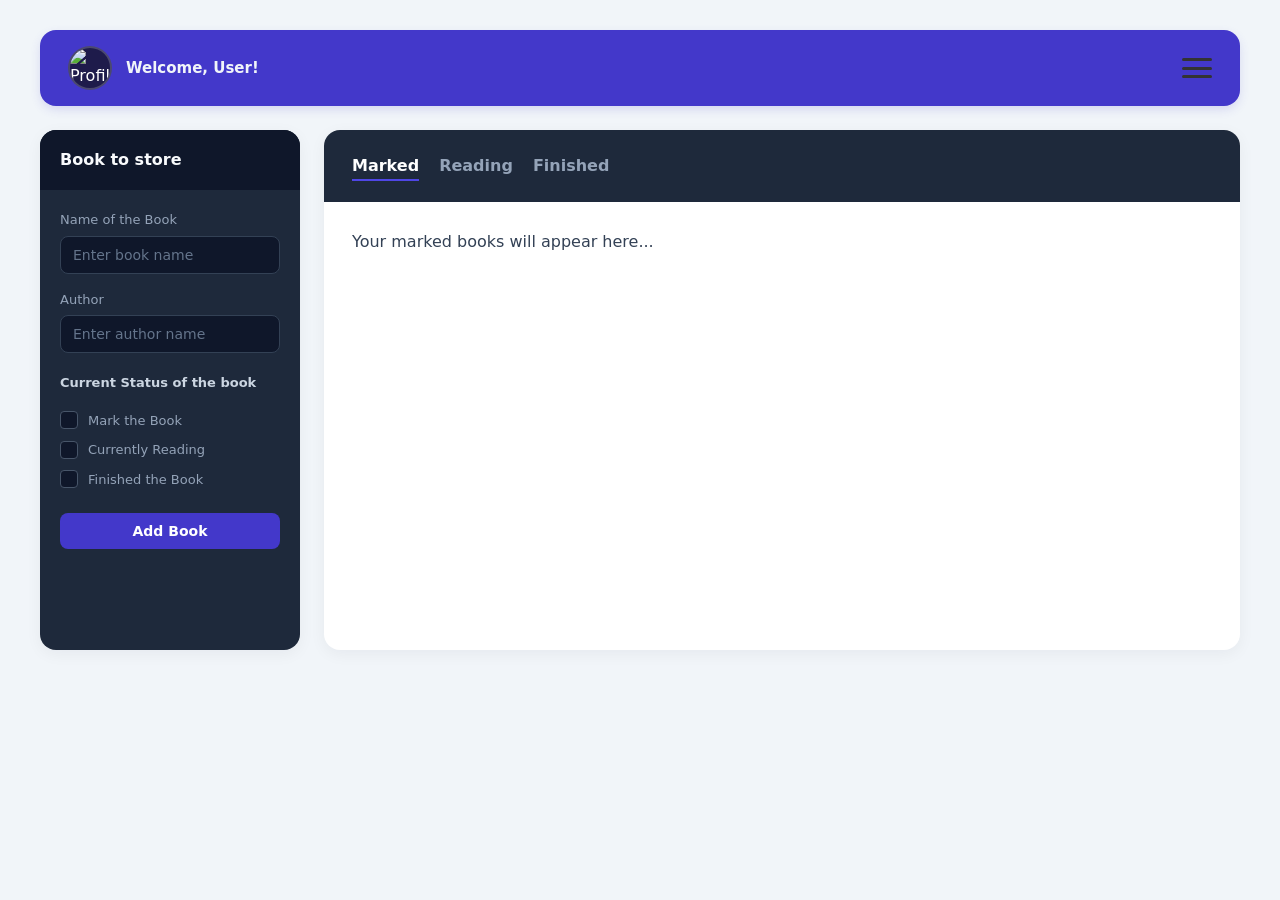
==== index.html @ ac9c54e4 "added alot of new stuff cleaned up the code" ====
<!DOCTYPE html>
<html lang="en">
<head>
    <meta charset="UTF-8">
    <meta name="viewport" content="width=device-width, initial-scale=1.0">
    <title>Website Layout</title>
    <link rel="stylesheet" href="index.css">
</head>
<body>
    <script src="script.js"></script>
    <div class="container">
        <header>
            <div class="header-left">
                <img src="image.jpg" alt="Profile Picture" class="profile-pic">
                <div class="welcome-text">Welcome, User!</div>
            </div>
            <button class="menu-btn" aria-label="Main Menu">
                <span></span>
                <span></span>
                <span></span>
            </button>
        </header>

        <div class="layout-wrapper">
            <aside class="sidebar">
                <div class="sidebar-brand">
                    <h2>Book to store</h2>
                </div>
                <form class="input_book">
                    <div class="form-group">
                        <label for="book_name">Name of the Book</label>
                        <input type="text" id="book_name" name="book_name" placeholder="Enter book name">
                    </div>

                    <div class="form-group">
                        <label for="author">Author</label>
                        <input type="text" id="author" name="author" placeholder="Enter author name">
                    </div>

                    <div class="checkbox-group">
                        <p class="status-title">Current Status of the book</p>
                        
                        <label class="checkbox-item" for="marked">
                            <input type="checkbox" id="marked" name="marked">
                            <span>Mark the Book</span>
                        </label>

                        <label class="checkbox-item" for="read">
                            <input type="checkbox" id="read" name="read">
                            <span>Currently Reading</span>
                        </label>

                        <label class="checkbox-item" for="finished">
                            <input type="checkbox" id="finished" name="finished">
                            <span>Finished the Book</span>
                        </label>
                    </div>

                    <button type="submit" class="submit-btn">Add Book</button>
                </form>
            </aside>

            <main class="main-layout">
                <div class="content-container">
                    <div class="content-title-box">
                        <nav>
                            <ul>
                                <li><a class="tab-link active" onclick="switchTab(event, 'marked-section')">Marked</a></li>
                                <li><a class="tab-link" onclick="switchTab(event, 'reading-section')">Reading</a></li>
                                <li><a class="tab-link" onclick="switchTab(event, 'finished-section')">Finished</a></li>
                            </ul>
                        </nav>
                    </div>
                    <div class="content-display-area">
                        <!-- Marked Section (Shown by default) -->
                        <div id="marked-section" class="tab-content active-content">
                            <p>Your marked books will appear here...</p>
                        </div>

                        <!-- Reading Section (Hidden by default) -->
                        <div id="reading-section" class="tab-content">
                            <p>Books you are currently reading will appear here...</p>
                        </div>

                        <!-- Finished Section (Hidden by default) -->
                        <div id="finished-section" class="tab-content">
                            <p>Your finished books will appear here...</p>
                        </div>
                    </div>
                </div>
            </main>
        </div>
    </div>

</body>
</html>
---- index.css ----
* {
    margin: 0;
    padding: 0;
    box-sizing: border-box;
    font-family: 'Inter', system-ui, -apple-system, BlinkMacSystemFont, 'Segoe UI', Roboto, sans-serif;
}

body {
    background-color: #f1f5f9;
    padding: 30px 20px;
    color: #334155;
    line-height: 1.5;
}

.container {
    max-width: 1200px;
    margin: 0 auto;
}

header {
    background-color: #4338ca;
    color: #ffffff;
    display: flex;
    align-items: center;
    justify-content: space-between;
    padding: 16px 28px;
    margin-bottom: 24px;
    border-radius: 16px;
    box-shadow: 0 4px 12px -2px rgba(67, 56, 202, 0.2);
}

.header-left {
    display: flex;
    align-items: center;
    gap: 14px;
}

.profile-pic {
    width: 44px;
    height: 44px;
    background-color: #1e1b4b;
    border-radius: 50%;
    border: 2px solid rgba(255, 255, 255, 0.2);
    object-fit: cover;
}

.welcome-text {
    font-size: 15px;
    font-weight: 600;
    color: #f1f5f9;
}

.nav-links {
    display: flex;
    align-items: center;
    gap: 8px;
}

.nav-links a {
    color: #e0e7ff;
    text-decoration: none;
    font-weight: 500;
    font-size: 14px;
    padding: 8px 14px;
    border-radius: 8px;
    transition: background-color 0.2s ease, color 0.2s ease;
}

.nav-links a:hover {
    background-color: rgba(255, 255, 255, 0.15);
    color: #ffffff;
}

.logo-text {
    font-weight: 600;
    font-size: 14px;
    color: #c7d2fe;
}

.layout-wrapper {
    display: flex;
    gap: 24px;
}

aside.sidebar {
    width: 260px;
    background-color: #1e293b;
    min-height: 520px;
    border-radius: 16px;
    overflow: hidden;
    box-shadow: 0 4px 16px rgba(15, 23, 42, 0.05);
}

.sidebar-brand {
    background-color: #0f172a;
    color: #f8fafc;
    padding: 18px 20px;
}

.sidebar-brand h2 {
    font-size: 16px;
    font-weight: 600;
    margin: 0;
}

/* Sidebar Form Styling */
.input_book {
    padding: 20px;
    display: flex;
    flex-direction: column;
    gap: 16px;
}

.form-group {
    display: flex;
    flex-direction: column;
    gap: 6px;
}

.input_book label {
    font-size: 13px;
    font-weight: 500;
    color: #94a3b8;
}

.status-title {
    font-size: 13px;
    font-weight: 600;
    color: #cbd5e1;
    margin-bottom: 8px;
}

.input_book input[type="text"] {
    width: 100%;
    padding: 10px 12px;
    background-color: #0f172a;
    border: 1px solid #334155;
    border-radius: 8px;
    color: #f8fafc;
    font-size: 14px;
    outline: none;
    transition: all 0.2s ease;
}

.input_book input[type="text"]:focus {
    border-color: #6366f1;
    box-shadow: 0 0 0 3px rgba(99, 102, 241, 0.25);
}

.input_book input[type="text"]::placeholder {
    color: #64748b;
}

.checkbox-group {
    display: flex;
    flex-direction: column;
    gap: 10px;
    margin-top: 4px;
}

.checkbox-item {
    display: flex;
    align-items: center;
    gap: 10px;
    cursor: pointer;
    font-size: 13.5px;
    color: #cbd5e1;
    user-select: none;
}

.checkbox-item input[type="checkbox"] {
    appearance: none;
    -webkit-appearance: none;
    width: 18px;
    height: 18px;
    background-color: #0f172a;
    border: 1px solid #475569;
    border-radius: 4px;
    cursor: pointer;
    display: grid;
    place-content: center;
    transition: all 0.2s ease;
}

.checkbox-item input[type="checkbox"]:checked {
    background-color: #6366f1;
    border-color: #6366f1;
}

.checkbox-item input[type="checkbox"]:checked::before {
    content: "✓";
    color: #ffffff;
    font-size: 12px;
    font-weight: bold;
}

.checkbox-item input[type="checkbox"]:hover {
    border-color: #6366f1;
}

.submit-btn {
    margin-top: 8px;
    width: 100%;
    padding: 10px 16px;
    background-color: #4338ca;
    color: #ffffff;
    border: none;
    border-radius: 8px;
    font-weight: 600;
    font-size: 14px;
    cursor: pointer;
    transition: background-color 0.2s ease, transform 0.1s ease;
}

.submit-btn:hover {
    background-color: #4f46e5;
}

.submit-btn:active {
    transform: scale(0.98);
}

/* Sidebar Menu */
.sidebar-menu ul {
    list-style: none;
    padding: 16px 12px;
}

.sidebar-menu li {
    margin-bottom: 6px;
}

.sidebar-menu a {
    display: block;
    color: #475569;
    text-decoration: none;
    font-weight: 500;
    font-size: 14px;
    padding: 10px 14px;
    border-radius: 8px;
    transition: all 0.2s ease;
}

.sidebar-menu a:hover {
    background-color: #f1f5f9;
    color: #1e293b;
}

/* Main Layout & Content Display */
.main-layout {
    flex: 1;
    background-color: #ffffff;
    min-height: 520px;
    border-radius: 16px;
    overflow: hidden;
    box-shadow: 0 4px 16px rgba(15, 23, 42, 0.05);
}

.content-container {
    width: 100%;
    height: 100%;
    display: flex;
    flex-direction: column;
}

.content-title-box {
    background-color: #1e293b;
    color: #f8fafc;
    padding: 24px 28px;
}

.content-title-box h2 {
    font-size: 18px;
    font-weight: 600;
}

.content-body {
    padding: 28px;
    color: #334155;
    font-size: 15px;
    flex: 1;
}

.content-display-area {
    padding: 28px;
}

.menu-btn {
    display: flex;
    flex-direction: column;
    justify-content: space-between;
    width: 30px;
    height: 20px;
    background: transparent;
    border: none;
    cursor: pointer;
    padding: 0;
    box-sizing: border-box;
}

.menu-btn span {
    display: block;
    width: 100%;
    height: 3px;
    background-color: #333333;
    border-radius: 2px;
    transition: all 0.3s ease-in-out;
}

.menu-btn:hover span {
    background-color: #007bff;
}

.content-title-box nav ul {
    list-style: none;
    padding: 0;
    margin: 0;
    display: flex;
    gap: 20px;
}

.content-title-box nav ul li a {
    text-decoration: none;
    color: #94a3b8;
    font-weight: 600;
    cursor: pointer;
    transition: color 0.2s ease;
}

.content-title-box nav ul li a.active {
    color: #ffffff;
    font-weight: bold;
    border-bottom: 2px solid #4f46e5;
    padding-bottom: 4px;
}

.content-title-box nav ul li a:hover {
    color: #ffffff;
}

.tab-content {
    display: none;
}

.tab-content.active-content {
    display: block;
}
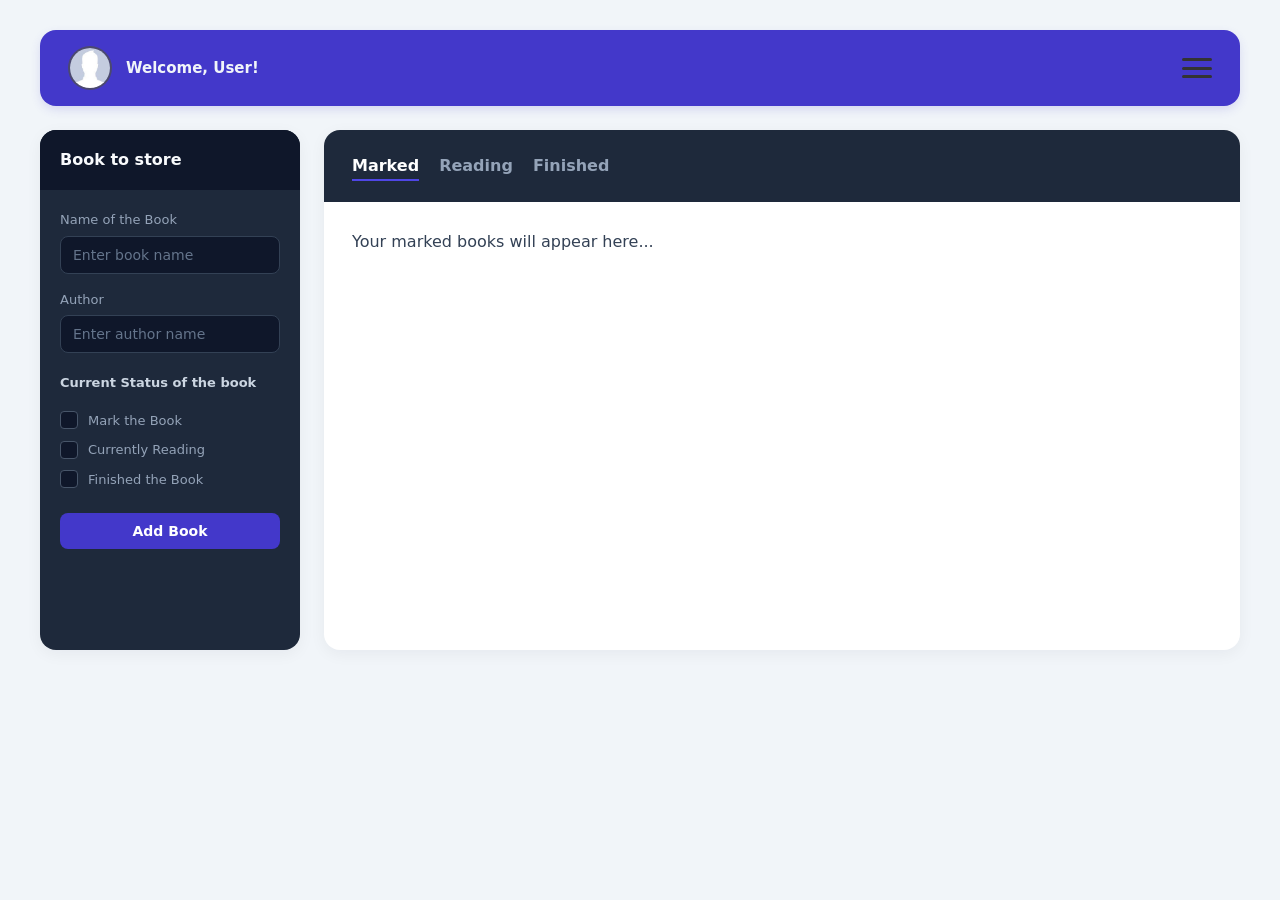
==== commit dda6be5b: "PFP added" ====
--- a/index.html
+++ b/index.html
@@ -11,7 +11,7 @@
     <div class="container">
         <header>
             <div class="header-left">
-                <img src="image.jpg" alt="Profile Picture" class="profile-pic">
+                <img src="d_silhouette[2].jpg" alt="Profile Picture" class="profile-pic">
                 <div class="welcome-text">Welcome, User!</div>
             </div>
             <button class="menu-btn" aria-label="Main Menu">
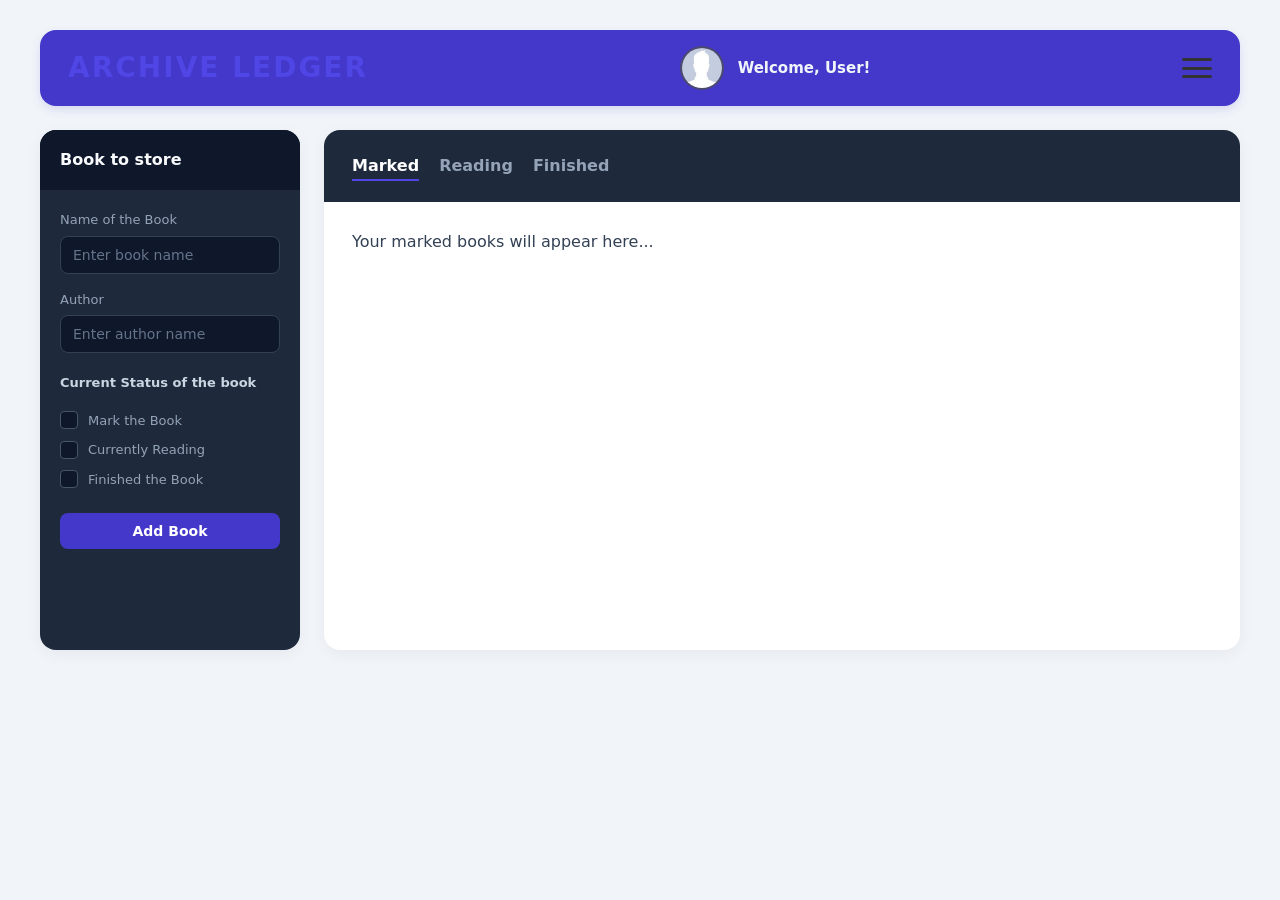
==== commit 7efb0f9b: "added button menu and logo to the header" ====
--- a/index.html
+++ b/index.html
@@ -10,15 +10,23 @@
     <script src="script.js"></script>
     <div class="container">
         <header>
+            <a href="home.html" class="brand_logo">ARCHIVE LEDGER</a>
+        
             <div class="header-left">
                 <img src="d_silhouette[2].jpg" alt="Profile Picture" class="profile-pic">
                 <div class="welcome-text">Welcome, User!</div>
             </div>
-            <button class="menu-btn" aria-label="Main Menu">
-                <span></span>
-                <span></span>
-                <span></span>
-            </button>
+            <div class="drop">
+                <button class="menu-btn" aria-label="Main Menu" onclick="toggleDropdown()">
+                    <span></span>
+                    <span></span>
+                    <span></span>
+                </button>
+                <div id="dropdown-menu" class="dropdown-content">
+                    <a href="index.html">Dark Mode</a>
+                    <a href="marked.html">Log out</a>
+                 </div>
+            </div>
         </header>
 
         <div class="layout-wrapper">
--- a/index.css
+++ b/index.css
@@ -311,6 +311,51 @@
     background-color: #007bff;
 }
 
+/* --- Dropdown Additions --- */
+
+/* Container for the dropdown and button */
+.drop {
+    position: relative;
+    display: inline-block;
+}
+
+/* Dropdown Content Links (Hidden by default) */
+.dropdown-content {
+    display: none;
+    position: absolute;
+    right: 0; /* Aligns dropdown to the right side of the button */
+    background-color: #1e293b;
+    min-width: 160px;
+    box-shadow: 0 8px 16px rgba(0, 0, 0, 0.2);
+    border-radius: 8px;
+    z-index: 1000;
+    overflow: hidden;
+    border: 1px solid #334155;
+    margin-top: 8px;
+}
+
+/* Links inside the dropdown */
+.dropdown-content a {
+    color: #cbd5e1;
+    padding: 12px 16px;
+    text-decoration: none;
+    display: block;
+    font-size: 14px;
+    font-weight: 500;
+    transition: background-color 0.2s ease, color 0.2s ease;
+}
+
+/* Hover effect for dropdown links */
+.dropdown-content a:hover {
+    background-color: #334155;
+    color: #ffffff;
+}
+
+/* Class added via JavaScript to show the dropdown */
+.dropdown-content.show {
+    display: block;
+}
+
 .content-title-box nav ul {
     list-style: none;
     padding: 0;
@@ -344,4 +389,33 @@
 
 .tab-content.active-content {
     display: block;
-}+}
+
+.top_left_brand {
+    top: 24px;
+    left: 32px;
+}
+
+.brand_logo {
+    font-size: 28px;
+    font-weight: 900;
+    letter-spacing: 2px;
+    color: #4f46e5; /* Primary brand color */
+    text-decoration: none;
+    text-transform: uppercase;
+    transition: transform 0.2s ease, color 0.2s ease;
+    display: inline-block;
+}
+
+.brand_logo:hover {
+    color: #4338ca;
+    transform: scale(1.03);
+}
+
+.drop {
+    position: relative;
+    display: inline-block;
+}
+
+
+
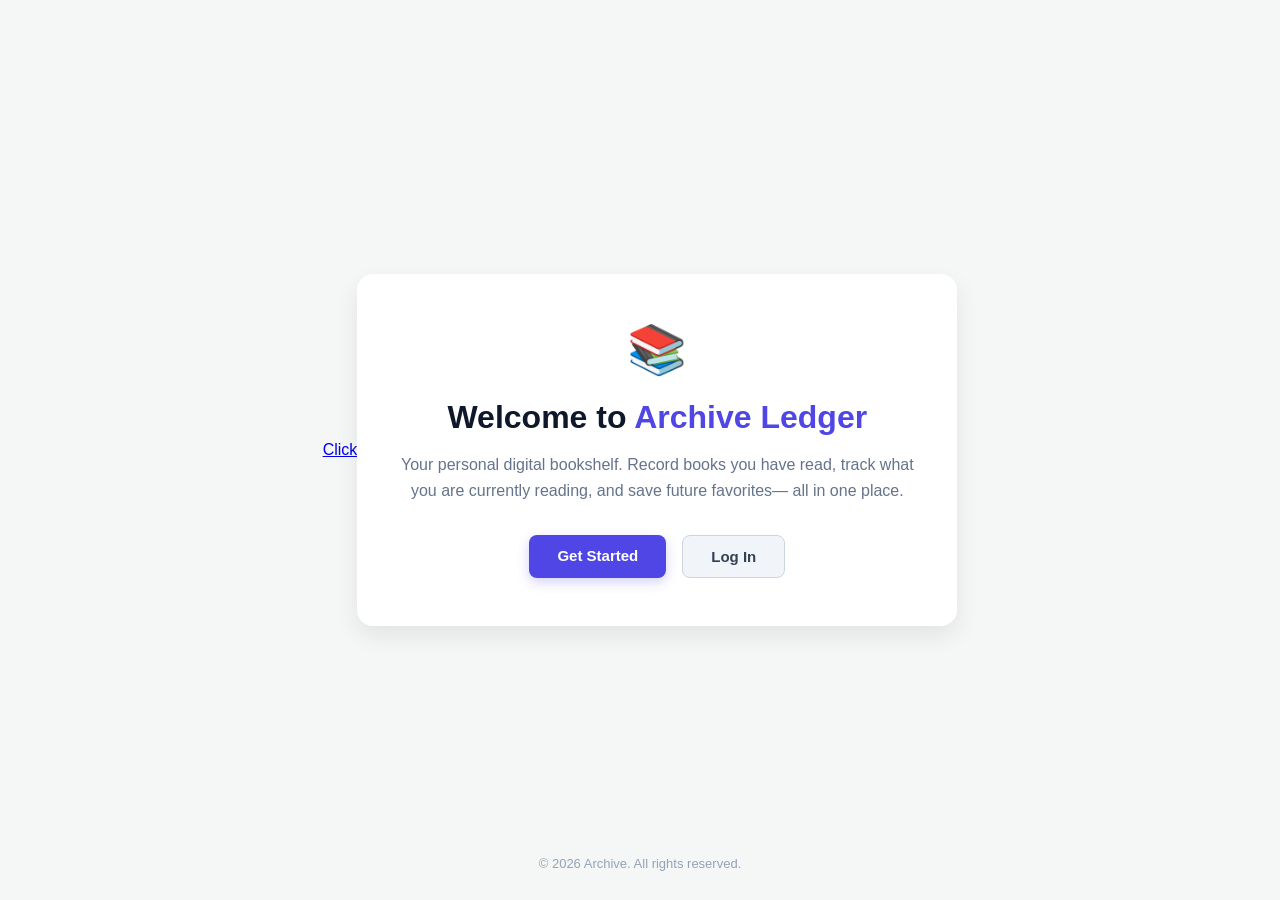
==== commit 82b85038: "still need work on main.html and all css styles" ====
--- a/index.html
+++ b/index.html
@@ -3,102 +3,31 @@
 <head>
     <meta charset="UTF-8">
     <meta name="viewport" content="width=device-width, initial-scale=1.0">
-    <title>Website Layout</title>
-    <link rel="stylesheet" href="index.css">
+    <title>The ARCHIVE LEDGER - The best way to track your reads.</title>
+    <link rel="stylesheet" href="style.css">
 </head>
 <body>
     <script src="script.js"></script>
-    <div class="container">
-        <header>
-            <a href="home.html" class="brand_logo">ARCHIVE LEDGER</a>
-        
-            <div class="header-left">
-                <img src="d_silhouette[2].jpg" alt="Profile Picture" class="profile-pic">
-                <div class="welcome-text">Welcome, User!</div>
+    <a href="main.html">Click</a>
+    <main class="hero_container">
+        <div class="hero_card">
+            <div class="logo_badge">📚</div>
+            
+            <h1>Welcome to <span>Archive Ledger</span></h1>
+            <p class="description">
+                Your personal digital bookshelf. Record books you have read, track what you are currently reading, and save future favorites—  all in one place.
+            </p>
+
+            <div class="cta_group">
+                <a id="sign_up" class="btn btn_primary" href="sign_up.html">Get Started</a>
+                <a id="sign_in" class="btn btn_secondary" href="log_in.html">Log In</a>
             </div>
-            <div class="drop">
-                <button class="menu-btn" aria-label="Main Menu" onclick="toggleDropdown()">
-                    <span></span>
-                    <span></span>
-                    <span></span>
-                </button>
-                <div id="dropdown-menu" class="dropdown-content">
-                    <a href="index.html">Dark Mode</a>
-                    <a href="marked.html">Log out</a>
-                 </div>
-            </div>
-        </header>
+        </div>
+    </main>
 
-        <div class="layout-wrapper">
-            <aside class="sidebar">
-                <div class="sidebar-brand">
-                    <h2>Book to store</h2>
-                </div>
-                <form class="input_book">
-                    <div class="form-group">
-                        <label for="book_name">Name of the Book</label>
-                        <input type="text" id="book_name" name="book_name" placeholder="Enter book name">
-                    </div>
-
-                    <div class="form-group">
-                        <label for="author">Author</label>
-                        <input type="text" id="author" name="author" placeholder="Enter author name">
-                    </div>
-
-                    <div class="checkbox-group">
-                        <p class="status-title">Current Status of the book</p>
-                        
-                        <label class="checkbox-item" for="marked">
-                            <input type="checkbox" id="marked" name="marked">
-                            <span>Mark the Book</span>
-                        </label>
-
-                        <label class="checkbox-item" for="read">
-                            <input type="checkbox" id="read" name="read">
-                            <span>Currently Reading</span>
-                        </label>
-
-                        <label class="checkbox-item" for="finished">
-                            <input type="checkbox" id="finished" name="finished">
-                            <span>Finished the Book</span>
-                        </label>
-                    </div>
-
-                    <button type="submit" class="submit-btn">Add Book</button>
-                </form>
-            </aside>
-
-            <main class="main-layout">
-                <div class="content-container">
-                    <div class="content-title-box">
-                        <nav>
-                            <ul>
-                                <li><a class="tab-link active" onclick="switchTab(event, 'marked-section')">Marked</a></li>
-                                <li><a class="tab-link" onclick="switchTab(event, 'reading-section')">Reading</a></li>
-                                <li><a class="tab-link" onclick="switchTab(event, 'finished-section')">Finished</a></li>
-                            </ul>
-                        </nav>
-                    </div>
-                    <div class="content-display-area">
-                        <!-- Marked Section (Shown by default) -->
-                        <div id="marked-section" class="tab-content active-content">
-                            <p>Your marked books will appear here...</p>
-                        </div>
-
-                        <!-- Reading Section (Hidden by default) -->
-                        <div id="reading-section" class="tab-content">
-                            <p>Books you are currently reading will appear here...</p>
-                        </div>
-
-                        <!-- Finished Section (Hidden by default) -->
-                        <div id="finished-section" class="tab-content">
-                            <p>Your finished books will appear here...</p>
-                        </div>
-                    </div>
-                </div>
-            </main>
-        </div>
-    </div>
+    <footer>
+        <p>&copy; 2026 Archive. All rights reserved.</p>
+    </footer>
 
 </body>
 </html>
--- a/style.css
+++ b/style.css
@@ -0,0 +1,230 @@
+.navbar {
+    font-family: 'Segoe UI', Tahoma, Geneva, Verdana, sans-serif;
+    position: absolute;
+    top: 24px;
+    left: 32px;
+    color: white;
+    background: darkblue;
+    display: inline-block;
+    padding: 20px;
+    border: thick solid darkblue;
+}
+
+body {
+    font-family: 'Segoe UI', Tahoma, Geneva, Verdana, sans-serif;
+    background-color: #f4f7f6;
+    display: flex;
+    justify-content: center;
+    align-items: center;
+    height: 100vh;
+    margin: 0;
+}
+
+.top_left_brand {
+    position: absolute;
+    top: 24px;
+    left: 32px;
+}
+
+.brand_logo {
+    font-size: 28px;
+    font-weight: 900;
+    letter-spacing: 2px;
+    color: #4f46e5;
+    text-decoration: none;
+    text-transform: uppercase;
+    transition: transform 0.2s ease, color 0.2s ease;
+    display: inline-block;
+}
+
+.brand_logo:hover {
+    color: #4338ca;
+    transform: scale(1.03);
+}
+
+/* Container card styling */
+.sign_up_container {
+    background: #ffffff;
+    padding: 30px 40px;
+    border-radius: 10px;
+    box-shadow: 0 4px 15px rgba(0, 0, 0, 0.1);
+    width: 100%;
+    max-width: 400px;
+}
+
+/* Form element spacing */
+#form_sign_up label,
+#login-form label,
+#signup-form label {
+    box-sizing: border-box;
+    width: 100%;
+    font-size: 14px;
+    font-weight: 600;
+    color: #333333;
+    display: inline-block;
+    margin-bottom: 6px;
+}
+
+#form_sign_up input[type="password"],
+#login-form input[type="password"],
+#signup-form input[type="password"] {
+    box-sizing: border-box;
+    width: 100%;
+    padding: 10px 12px;
+    margin-bottom: 20px;
+    border: 1px solid #ccc;
+    border-radius: 6px;
+    font-size: 14px;
+    transition: border-color 0.3s ease, box-shadow 0.3s ease;
+}
+
+#form_sign_up input[type="text"],
+#form_sign_up input[type="email"],
+#login-form input[type="text"],
+#login-form input[type="email"],
+#signup-form input[type="text"],
+#signup-form input[type="email"] {
+    width: 100%;
+    padding: 10px 12px;
+    margin-bottom: 20px;
+    border: 1px solid #ccc;
+    border-radius: 6px;
+    font-size: 14px;
+    box-sizing: border-box;
+    transition: border-color 0.3s ease, box-shadow 0.3s ease;
+}
+
+/* Focus state for inputs */
+#form_sign_up input[type="text"]:focus,
+#form_sign_up input[type="email"]:focus,
+#form_sign_up input[type="password"]:focus,
+#login-form input[type="text"]:focus,
+#login-form input[type="email"]:focus,
+#login-form input[type="password"]:focus,
+#signup-form input[type="text"]:focus,
+#signup-form input[type="email"]:focus,
+#signup-form input[type="password"]:focus {
+    border-color: #4f46e5;
+    box-shadow: 0 0 5px rgba(79, 70, 229, 0.3);
+    outline: none;
+}
+
+/* Submit button styling */
+#form_sign_up input[type="submit"],
+#login-form input[type="submit"],
+#signup-form input[type="submit"] {
+    width: 100%;
+    background-color: #4f46e5;
+    color: white;
+    padding: 12px;
+    border: none;
+    border-radius: 6px;
+    font-size: 16px;
+    font-weight: 600;
+    cursor: pointer;
+    transition: background-color 0.3s ease;
+    margin-top: 24px;
+}
+
+/* Hover effect for the submit button */
+#form_sign_up input[type="submit"]:hover,
+#login-form input[type="submit"]:hover,
+#signup-form input[type="submit"]:hover {
+    background-color: #4338ca;
+}
+
+.hero_container {
+    flex: 1;
+    display: flex;
+    justify-content: center;
+    align-items: center;
+    width: 100%;
+    max-width: 600px;
+}
+
+/* --- Card Box --- */
+.hero_card {
+    background: #ffffff;
+    padding: 48px 36px;
+    border-radius: 16px;
+    box-shadow: 0 10px 25px rgba(0, 0, 0, 0.08);
+    text-align: center;
+    width: 100%;
+}
+
+.logo_badge {
+    font-size: 48px;
+    margin-bottom: 16px;
+}
+
+.hero_card h1 {
+    font-size: 32px;
+    font-weight: 700;
+    color: #0f172a;
+    margin-bottom: 12px;
+}
+
+.hero_card h1 span {
+    color: #4f46e5;
+}
+
+.description {
+    font-size: 16px;
+    line-height: 1.6;
+    color: #64748b;
+    margin-bottom: 32px;
+}
+
+/* --- Buttons --- */
+.cta_group {
+    display: flex;
+    gap: 16px;
+    justify-content: center;
+    flex-wrap: wrap;
+}
+
+.btn {
+    text-decoration: none;
+    padding: 12px 28px;
+    border-radius: 8px;
+    font-weight: 600;
+    font-size: 15px;
+    transition: all 0.2s ease-in-out;
+    display: inline-block;
+}
+
+/* Primary Button (Sign Up) */
+.btn_primary {
+    background-color: #4f46e5;
+    color: #ffffff;
+    box-shadow: 0 4px 12px rgba(79, 70, 229, 0.25);
+}
+
+.btn_primary:hover {
+    background-color: #4338ca;
+    transform: translateY(-2px);
+    box-shadow: 0 6px 16px rgba(79, 70, 229, 0.35);
+}
+
+/* Secondary Button (Sign In) */
+.btn_secondary {
+    background-color: #f1f5f9;
+    color: #334155;
+    border: 1px solid #cbd5e1;
+}
+
+.btn_secondary:hover {
+    background-color: #e2e8f0;
+    color: #0f172a;
+    transform: translateY(-2px);
+}
+
+/* --- Footer --- */
+footer {
+    text-align: center;
+    padding: 16px;
+    font-size: 13px;
+    color: #94a3b8;
+    position: fixed;
+    bottom: 0px;
+}
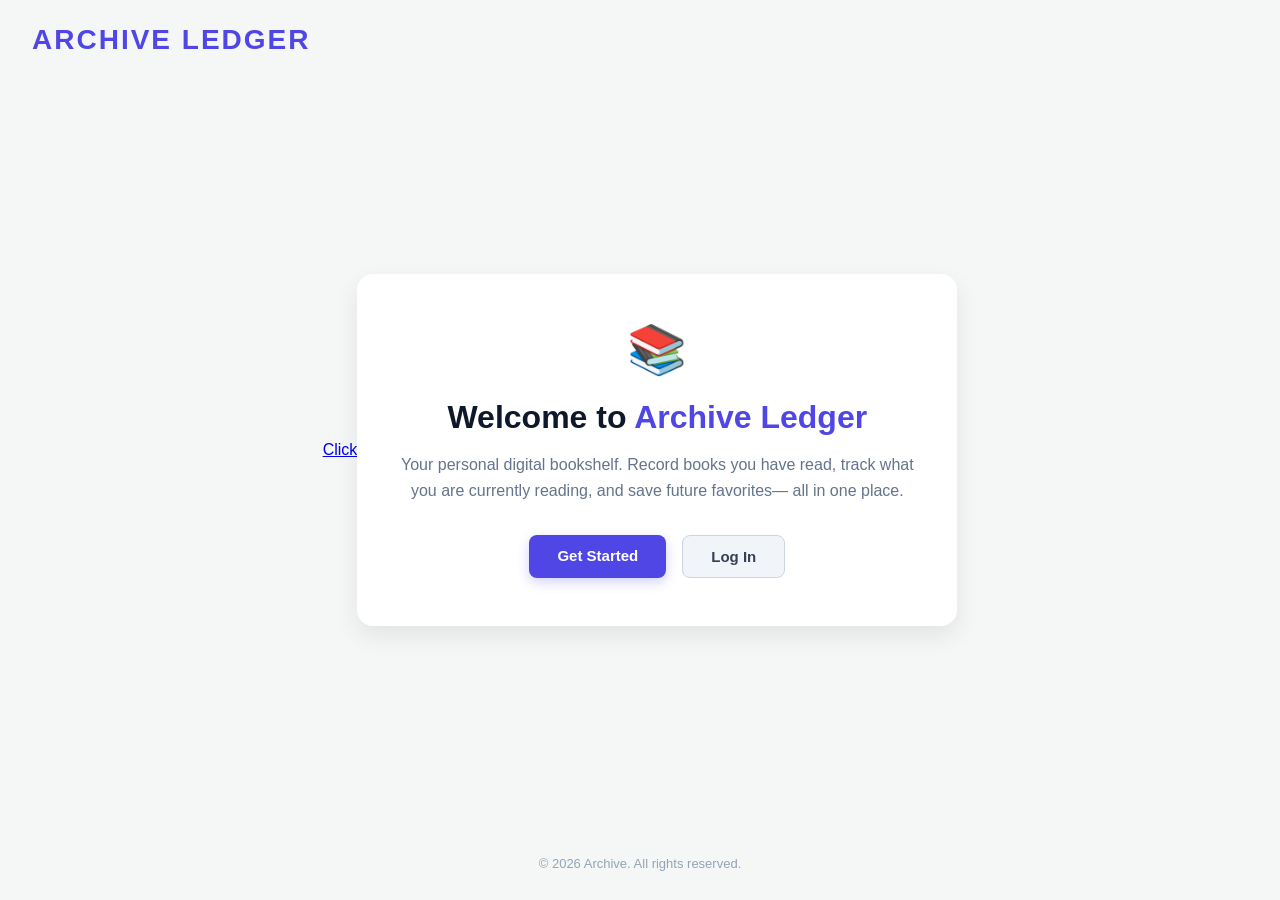
==== commit 67c97015: "Minor change" ====
--- a/index.html
+++ b/index.html
@@ -8,6 +8,7 @@
 </head>
 <body>
     <script src="script.js"></script>
+    <a href="home.html"class ="navbar">Archive Ledger</a>
     <a href="main.html">Click</a>
     <main class="hero_container">
         <div class="hero_card">
--- a/style.css
+++ b/style.css
@@ -1,13 +1,14 @@
 .navbar {
-    font-family: 'Segoe UI', Tahoma, Geneva, Verdana, sans-serif;
+    font-size: 28px;
+    font-weight: 900;
+    letter-spacing: 2px;
+    color: #4f46e5;
+    text-decoration: none;
+    text-transform: uppercase;
+    transition: transform 0.2s ease, color 0.2s ease;
     position: absolute;
     top: 24px;
     left: 32px;
-    color: white;
-    background: darkblue;
-    display: inline-block;
-    padding: 20px;
-    border: thick solid darkblue;
 }
 
 body {
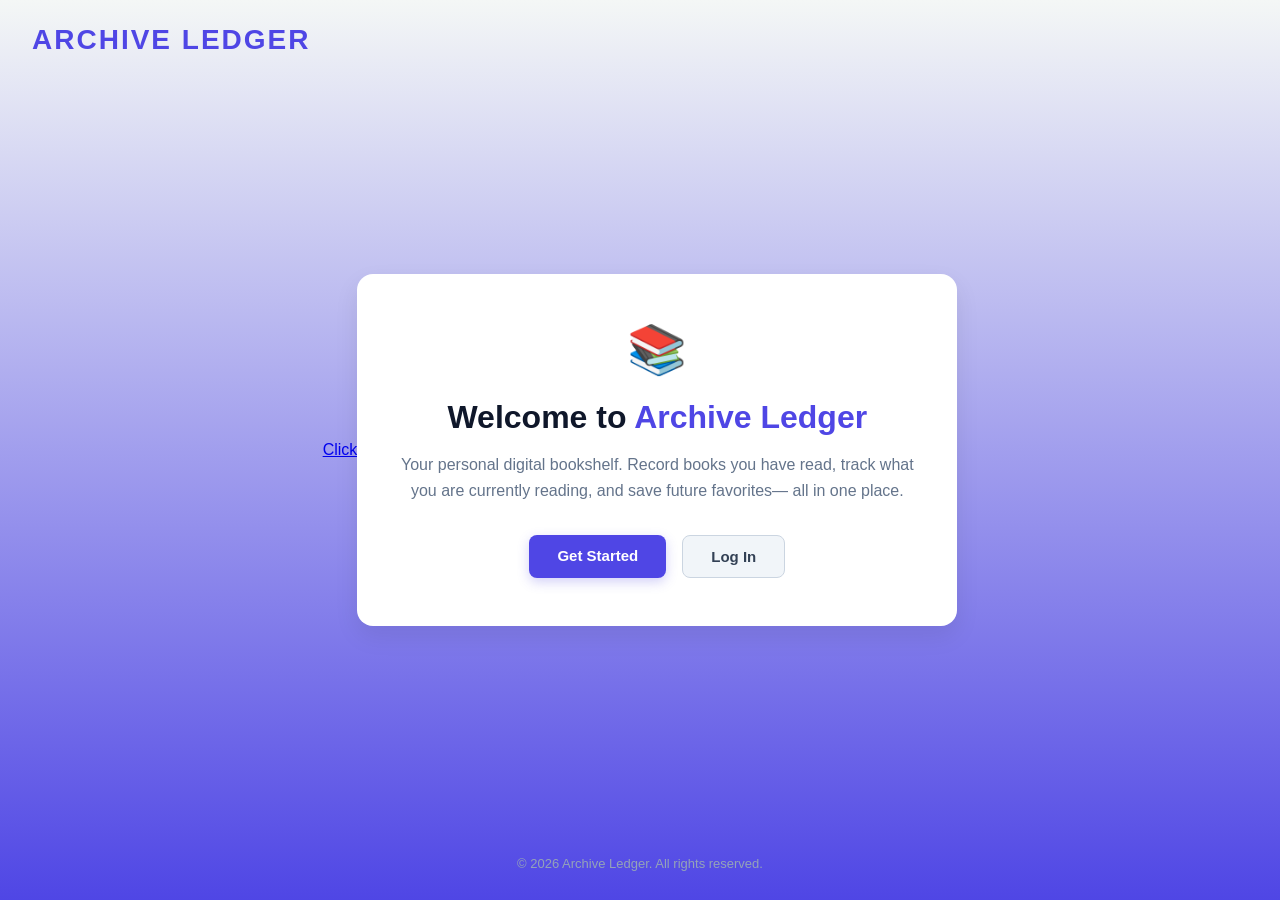
==== commit 7d39ad4a: "background color, sign up and login forms additional CSS" ====
--- a/index.html
+++ b/index.html
@@ -6,7 +6,7 @@
     <title>The ARCHIVE LEDGER - The best way to track your reads.</title>
     <link rel="stylesheet" href="style.css">
 </head>
-<body>
+<body class="sub-body">
     <script src="script.js"></script>
     <a href="home.html"class ="navbar">Archive Ledger</a>
     <a href="main.html">Click</a>
@@ -27,7 +27,7 @@
     </main>
 
     <footer>
-        <p>&copy; 2026 Archive. All rights reserved.</p>
+        <p>&copy; 2026 Archive Ledger. All rights reserved.</p>
     </footer>
 
 </body>
--- a/style.css
+++ b/style.css
@@ -11,6 +11,16 @@
     left: 32px;
 }
 
+.sub-body {
+    font-family: 'Segoe UI', Tahoma, Geneva, Verdana, sans-serif;
+    background: linear-gradient(#f4f7f6, #4f46e5);
+    display: flex;
+    justify-content: center;
+    align-items: center;
+    height: 100vh;
+    margin: 0;
+}
+
 body {
     font-family: 'Segoe UI', Tahoma, Geneva, Verdana, sans-serif;
     background-color: #f4f7f6;
@@ -47,7 +57,7 @@
 .sign_up_container {
     background: #ffffff;
     padding: 30px 40px;
-    border-radius: 10px;
+    border-radius: 16px;
     box-shadow: 0 4px 15px rgba(0, 0, 0, 0.1);
     width: 100%;
     max-width: 400px;
@@ -220,6 +230,18 @@
     transform: translateY(-2px);
 }
 
+.title-wrap {
+    background-color: #4338ca;
+    color: #ffffff;
+    display: flex;
+    align-items: center;
+    justify-content: space-between;
+    padding: 16px 28px;
+    margin-bottom: 30px;
+    border-radius: 14px;
+    box-shadow: 0 4px 12px -2px rgba(67, 56, 202, 0.2);
+}
+
 /* --- Footer --- */
 footer {
     text-align: center;
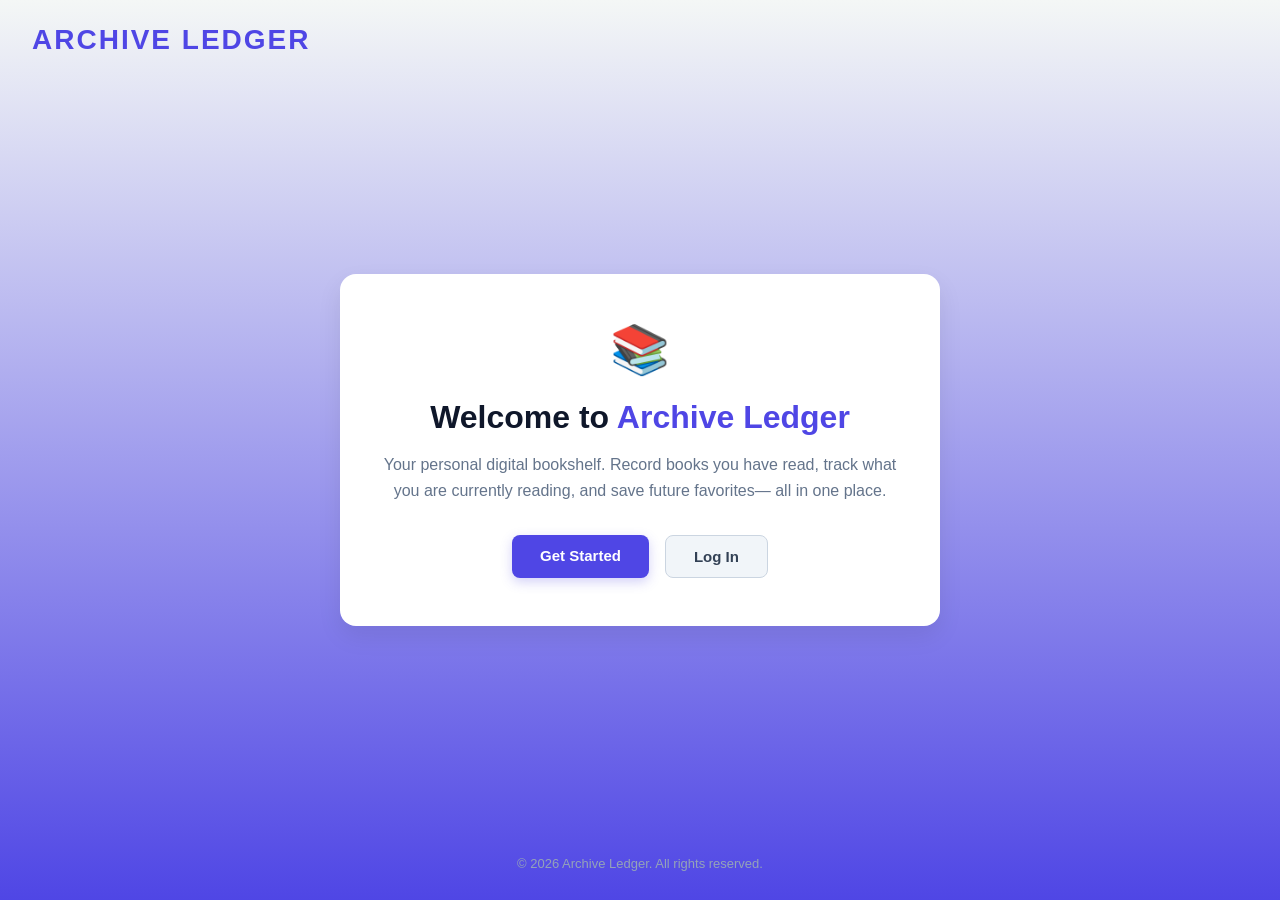
==== commit f41cd02d: "added user to make thier username" ====
--- a/index.html
+++ b/index.html
@@ -8,8 +8,7 @@
 </head>
 <body class="sub-body">
     <script src="script.js"></script>
-    <a href="home.html"class ="navbar">Archive Ledger</a>
-    <a href="main.html">Click</a>
+    <a href="index.html"class ="navbar">Archive Ledger</a>
     <main class="hero_container">
         <div class="hero_card">
             <div class="logo_badge">📚</div>
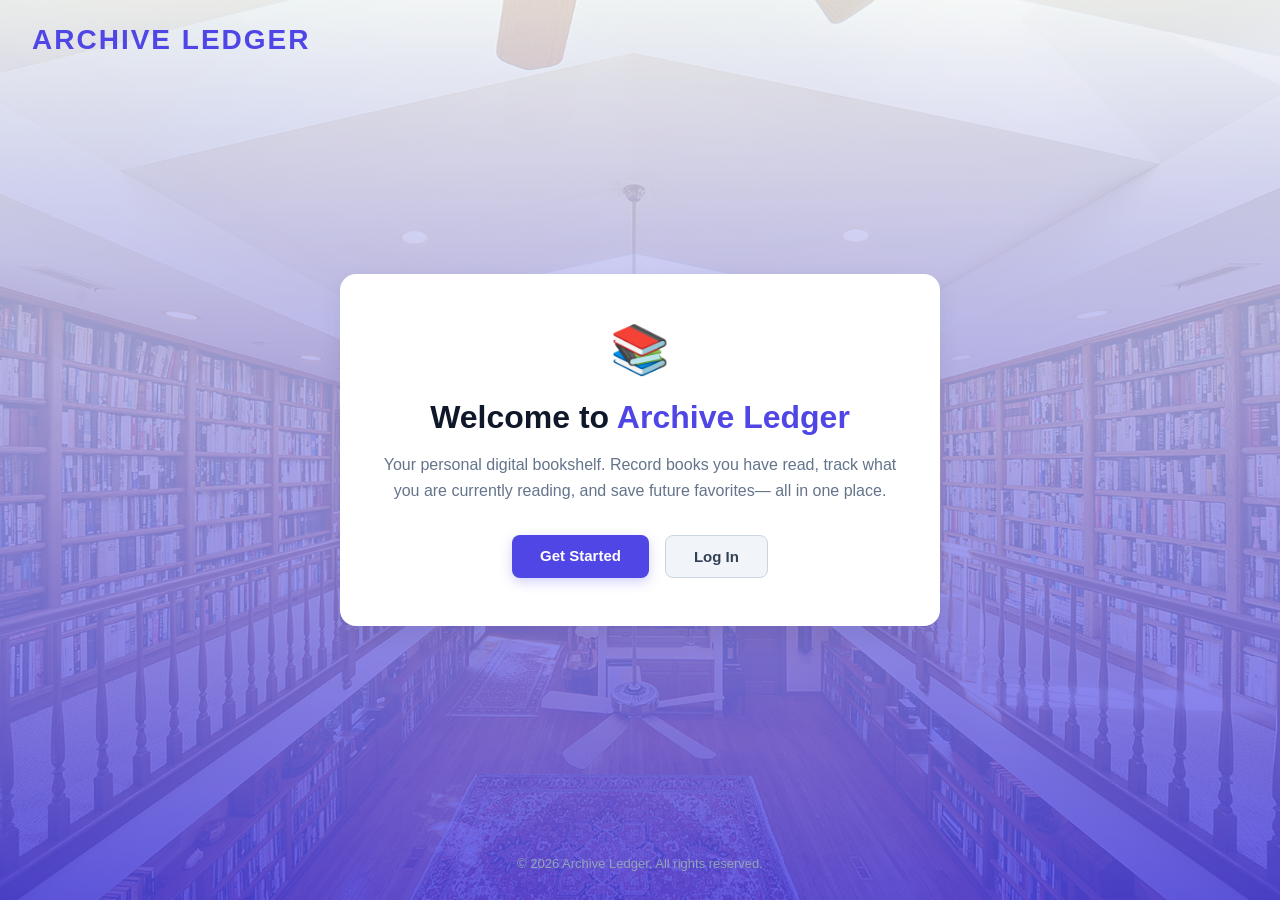
==== commit 2c4ee0ec: "image" ====
--- a/index.html
+++ b/index.html
@@ -7,6 +7,7 @@
     <link rel="stylesheet" href="style.css">
 </head>
 <body class="sub-body">
+    <h1 class="imagehead"><img src="7o.jpg"></h1>
     <script src="script.js"></script>
     <a href="index.html"class ="navbar">Archive Ledger</a>
     <main class="hero_container">
--- a/style.css
+++ b/style.css
@@ -19,6 +19,8 @@
     align-items: center;
     height: 100vh;
     margin: 0;
+    position: relative;
+    overflow: hidden;
 }
 
 body {
@@ -53,7 +55,6 @@
     transform: scale(1.03);
 }
 
-/* Container card styling */
 .sign_up_container {
     background: #ffffff;
     padding: 30px 40px;
@@ -63,7 +64,6 @@
     max-width: 400px;
 }
 
-/* Form element spacing */
 #form_sign_up label,
 #login-form label,
 #signup-form label {
@@ -105,7 +105,6 @@
     transition: border-color 0.3s ease, box-shadow 0.3s ease;
 }
 
-/* Focus state for inputs */
 #form_sign_up input[type="text"]:focus,
 #form_sign_up input[type="email"]:focus,
 #form_sign_up input[type="password"]:focus,
@@ -120,7 +119,6 @@
     outline: none;
 }
 
-/* Submit button styling */
 #form_sign_up input[type="submit"],
 #login-form input[type="submit"],
 #signup-form input[type="submit"] {
@@ -137,7 +135,6 @@
     margin-top: 24px;
 }
 
-/* Hover effect for the submit button */
 #form_sign_up input[type="submit"]:hover,
 #login-form input[type="submit"]:hover,
 #signup-form input[type="submit"]:hover {
@@ -151,9 +148,9 @@
     align-items: center;
     width: 100%;
     max-width: 600px;
-}
-
-/* --- Card Box --- */
+    z-index: 1;
+}
+
 .hero_card {
     background: #ffffff;
     padding: 48px 36px;
@@ -186,7 +183,6 @@
     margin-bottom: 32px;
 }
 
-/* --- Buttons --- */
 .cta_group {
     display: flex;
     gap: 16px;
@@ -204,7 +200,6 @@
     display: inline-block;
 }
 
-/* Primary Button (Sign Up) */
 .btn_primary {
     background-color: #4f46e5;
     color: #ffffff;
@@ -217,7 +212,6 @@
     box-shadow: 0 6px 16px rgba(79, 70, 229, 0.35);
 }
 
-/* Secondary Button (Sign In) */
 .btn_secondary {
     background-color: #f1f5f9;
     color: #334155;
@@ -242,7 +236,6 @@
     box-shadow: 0 4px 12px -2px rgba(67, 56, 202, 0.2);
 }
 
-/* --- Footer --- */
 footer {
     text-align: center;
     padding: 16px;
@@ -250,4 +243,89 @@
     color: #94a3b8;
     position: fixed;
     bottom: 0px;
+    z-index: 1;
+}
+
+body.light-mode {
+    background-color: #f1f5f9 !important;
+    color: #0f172a !important;
+}
+
+body.light-mode .container,
+body.light-mode .card,
+body.light-mode form {
+    background-color: #ffffff !important;
+    color: #0f172a !important;
+    border-color: #cbd5e1 !important;
+}
+
+body.light-mode h1, 
+body.light-mode h2, 
+body.light-mode h3, 
+body.light-mode p, 
+body.light-mode label {
+    color: #0f172a !important;
+}
+
+body.light-mode input {
+    background-color: #f8fafc !important;
+    color: #0f172a !important;
+    border: 1px solid #cbd5e1 !important;
+}
+
+.imagehead {
+    position: absolute;
+    top: 0;
+    left: 0;
+    width: 100%;
+    height: 100%;
+    margin: 0;
+    z-index: 0;
+    opacity: 0.15;
+    pointer-events: none;
+    overflow: hidden;
+}
+
+.imagehead img {
+    width: 100%;
+    height: 100%;
+    object-fit: cover;
+}
+
+@media (max-width: 768px) {
+    body {
+        padding: 10px;
+    }
+
+    header {
+        flex-direction: column;
+        align-items: flex-start;
+        gap: 12px;
+        padding: 16px;
+    }
+
+    .brand_logo {
+        padding-right: 0 !important;
+        font-size: 22px;
+    }
+
+    .header-left {
+        width: 100%;
+        justify-content: space-between;
+    }
+
+    .layout-wrapper {
+        flex-direction: column !important;
+        gap: 16px;
+    }
+
+    aside.sidebar {
+        width: 100% !important;
+        min-height: auto !important;
+    }
+
+    .main-layout {
+        width: 100% !important;
+        min-height: auto !important;
+    }
 }
